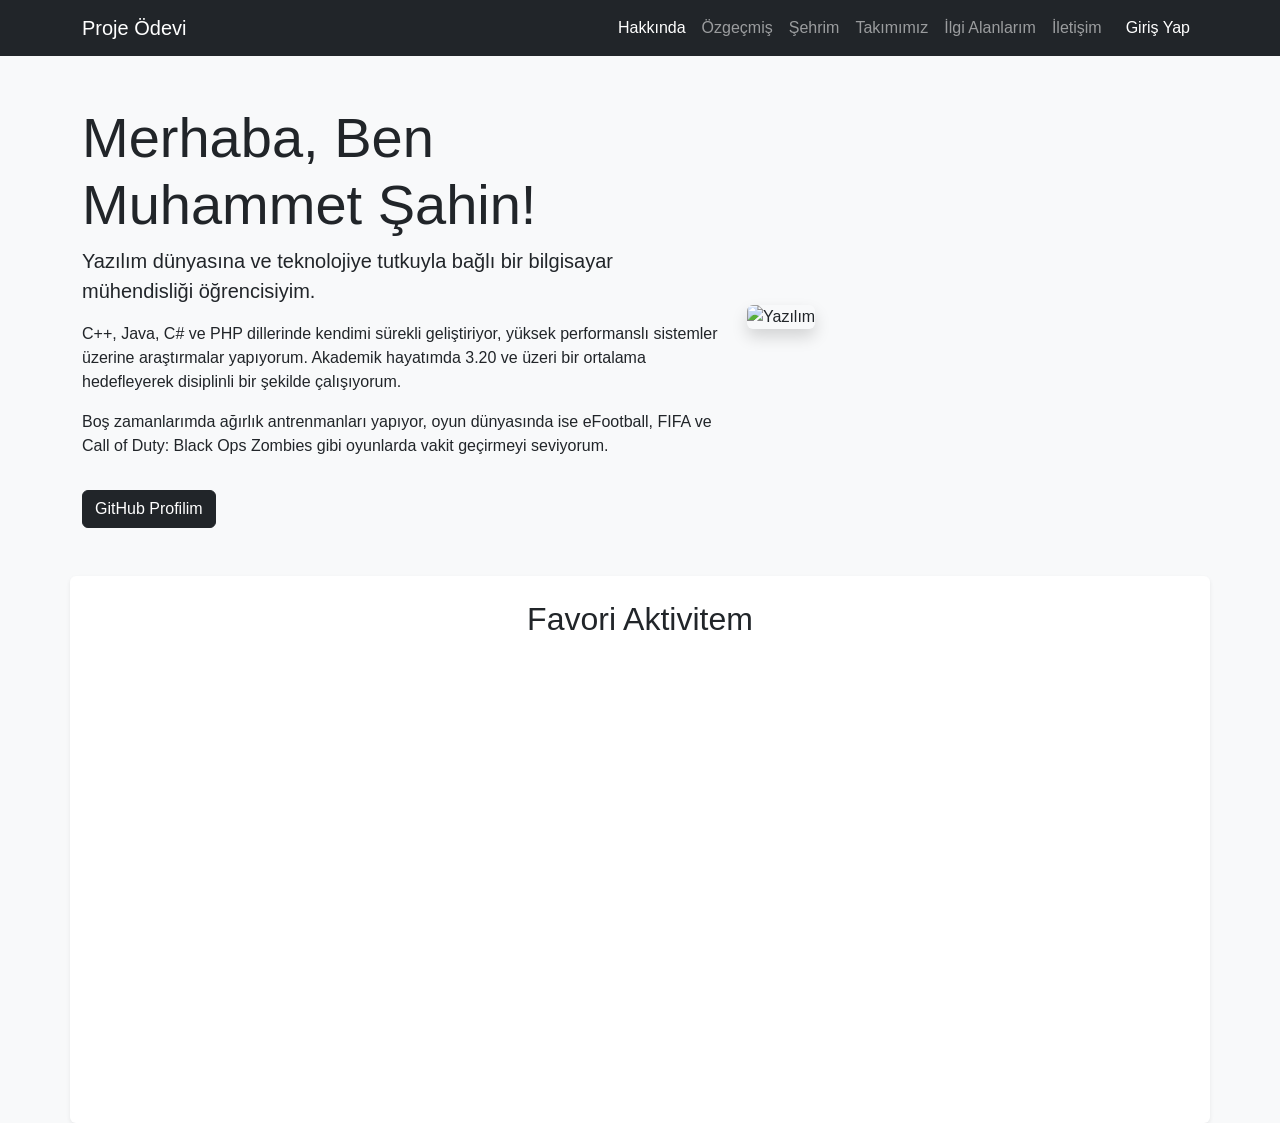
==== index.html @ cec6ed89 "ilk gun" ====
<!DOCTYPE html>
<html lang="tr">
<head>
    <meta charset="UTF-8">
    <meta name="viewport" content="width=device-width, initial-scale=1.0">
    <title>Hakkında | M. Şahin Karlıdağ</title>
    <link href="https://cdn.jsdelivr.net/npm/bootstrap@5.3.0/dist/css/bootstrap.min.css" rel="stylesheet">
    <link rel="stylesheet" href="style.css">
</head>
<body>
    <nav class="navbar navbar-expand-lg navbar-dark bg-dark">
        <div class="container">
            <a class="navbar-brand" href="index.html">Proje Ödevi</a>
            <div class="collapse navbar-collapse">
                <ul class="navbar-nav ms-auto">
                    <li class="nav-item"><a class="nav-link active" href="index.html">Hakkında</a></li>
                    <li class="nav-item"><a class="nav-link" href="cv.html">Özgeçmiş</a></li>
                    <li class="nav-item"><a class="nav-link" href="sehrim.html">Şehrim</a></li>
                    <li class="nav-item"><a class="nav-link" href="mirasimiz.html">Takımımız</a></li>
                    <li class="nav-item"><a class="nav-link" href="ilgi-alanlarim.html">İlgi Alanlarım</a></li>
                    <li class="nav-item"><a class="nav-link" href="iletisim.html">İletişim</a></li>
                    <li class="nav-item"><a class="nav-link btn btn-primary text-white ms-lg-2" href="login.html">Giriş Yap</a></li>
                </ul>
            </div>
        </div>
    </nav>

    <main class="container mt-5">
        <div class="row align-items-center mb-5">
            <div class="col-md-7">
                <h1 class="display-4">Merhaba, Ben Muhammet Şahin!</h1>
                <p class="lead">Yazılım dünyasına ve teknolojiye tutkuyla bağlı bir bilgisayar mühendisliği öğrencisiyim.</p>
                <p>C++, Java, C# ve PHP dillerinde kendimi sürekli geliştiriyor, yüksek performanslı sistemler üzerine araştırmalar yapıyorum. Akademik hayatımda 3.20 ve üzeri bir ortalama hedefleyerek disiplinli bir şekilde çalışıyorum.</p>
                <p>Boş zamanlarımda ağırlık antrenmanları yapıyor, oyun dünyasında ise eFootball, FIFA ve Call of Duty: Black Ops Zombies gibi oyunlarda vakit geçirmeyi seviyorum.</p>
                <a href="https://github.com/mkarlidag23" target="_blank" class="btn btn-dark mt-3">GitHub Profilim</a>
            </div>
            <div class="col-md-5">
                <img src="https://images.unsplash.com/photo-1517694712202-14dd9538aa97?q=80&w=500&auto=format&fit=crop" class="img-fluid rounded shadow" alt="Yazılım">
            </div>
        </div>

        <div class="row text-center bg-white p-4 rounded shadow-sm">
            <h2 class="mb-4">Favori Aktivitem</h2>
            <div class="ratio ratio-16x9 mx-auto" style="max-width: 800px;">
                <iframe src="https://www.youtube.com/embed/dQw4w9WgXcQ" title="YouTube video player" allowfullscreen></iframe>
            </div>
        </div>
    </main>

    <script src="https://cdn.jsdelivr.net/npm/bootstrap@5.3.0/dist/js/bootstrap.bundle.min.js"></script>
</body>
</html>
---- style.css ----
/* Genel Ayarlar */
body {
    background-color: #f8f9fa;
    font-family: 'Segoe UI', Tahoma, Geneva, Verdana, sans-serif;
}

/* Slider Ayarları */
.slider-container {
    position: relative;
    max-width: 800px;
    margin: 20px auto;
    border-radius: 10px;
    overflow: hidden;
    box-shadow: 0 4px 8px rgba(0,0,0,0.1);
}

.slider-img {
    width: 100%;
    height: 400px;
    object-fit: cover;
    display: none;
    cursor: pointer;
}

.slider-img.active {
    display: block;
}

.slider-btn {
    position: absolute;
    top: 50%;
    transform: translateY(-50%);
    background-color: rgba(0, 0, 0, 0.5);
    color: white;
    border: none;
    padding: 10px 15px;
    cursor: pointer;
    font-size: 18px;
}

.prev-btn { left: 10px; }
.next-btn { right: 10px; }
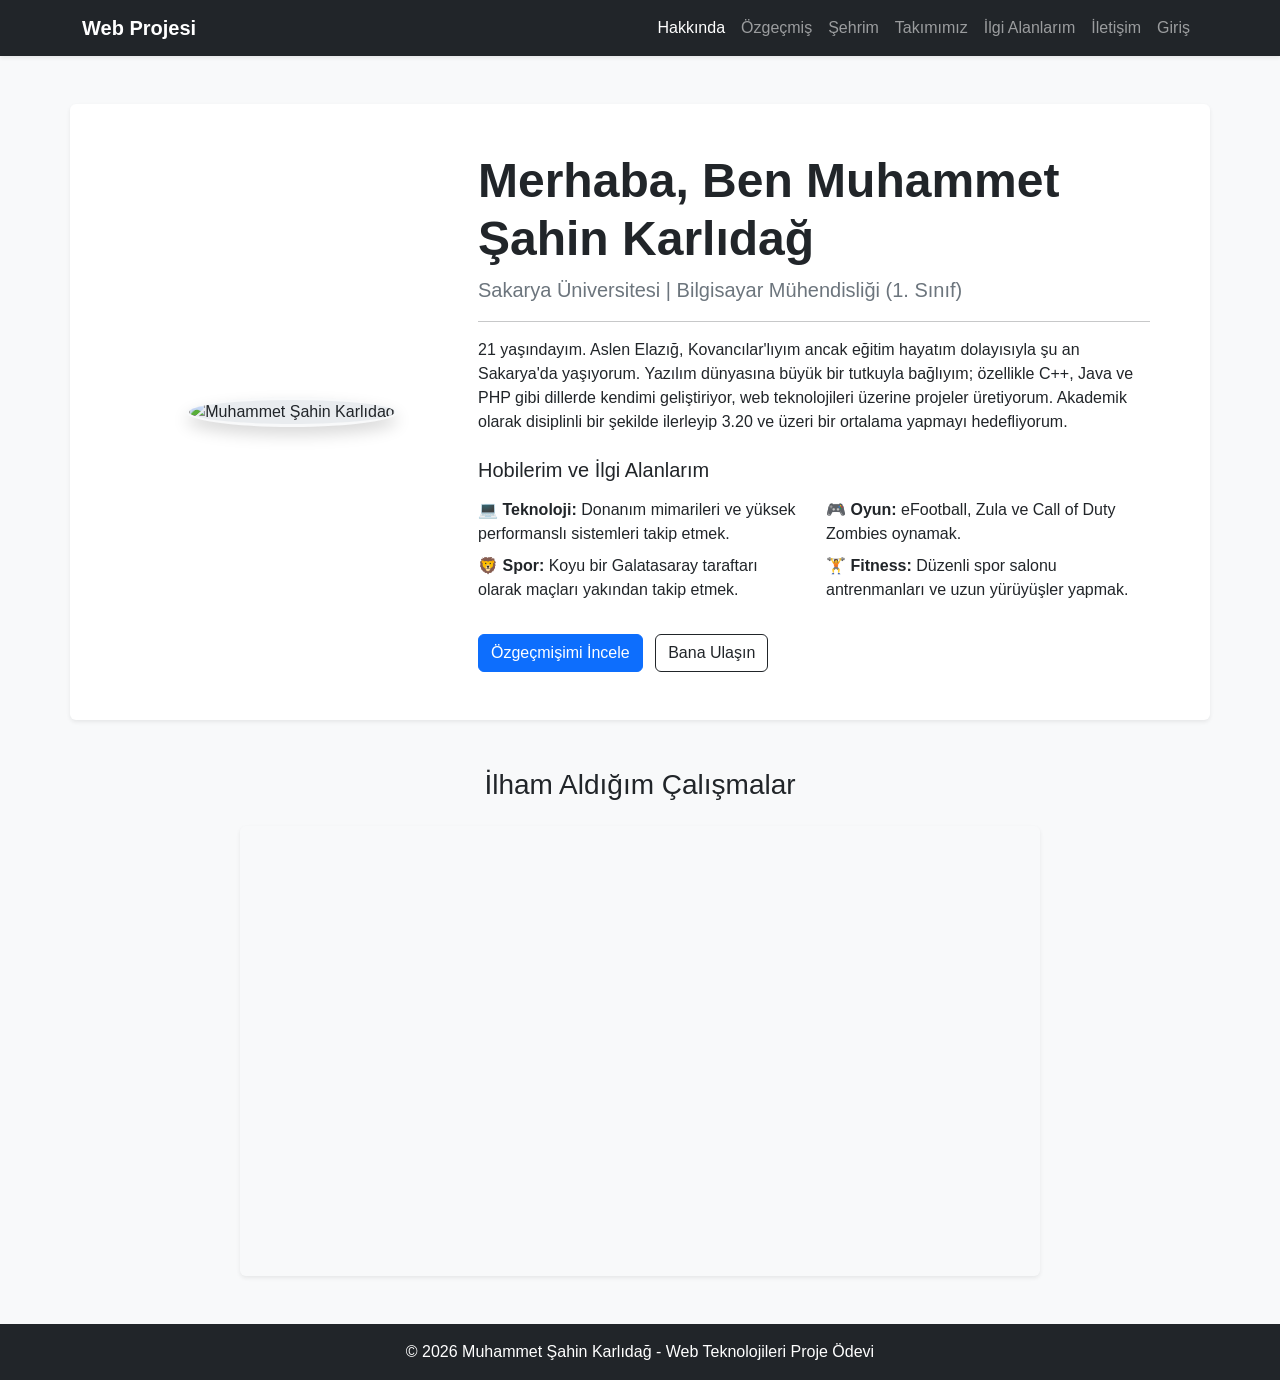
==== commit f7a83845: "Web Teknolojileri Projesi: Login sistemi, sehir ve takim sayfalari tamamlandi, gorseller eklendi" ====
--- a/index.html
+++ b/index.html
@@ -3,50 +3,78 @@
 <head>
     <meta charset="UTF-8">
     <meta name="viewport" content="width=device-width, initial-scale=1.0">
-    <title>Hakkında | M. Şahin Karlıdağ</title>
-    <link href="https://cdn.jsdelivr.net/npm/bootstrap@5.3.0/dist/css/bootstrap.min.css" rel="stylesheet">
+    <title>Ana Sayfa - Muhammet Şahin Karlıdağ</title>
+    
+    <link href="https://cdn.jsdelivr.net/npm/bootstrap@5.3.3/dist/css/bootstrap.min.css" rel="stylesheet">
     <link rel="stylesheet" href="style.css">
 </head>
-<body>
-    <nav class="navbar navbar-expand-lg navbar-dark bg-dark">
+<body class="bg-light d-flex flex-column min-vh-100">
+
+    <nav class="navbar navbar-expand-lg navbar-dark bg-dark shadow-sm">
         <div class="container">
-            <a class="navbar-brand" href="index.html">Proje Ödevi</a>
-            <div class="collapse navbar-collapse">
+            <a class="navbar-brand fw-bold" href="index.html">Web Projesi</a>
+            <button class="navbar-toggler" type="button" data-bs-toggle="collapse" data-bs-target="#navbarNav">
+                <span class="navbar-toggler-icon"></span>
+            </button>
+            <div class="collapse navbar-collapse" id="navbarNav">
                 <ul class="navbar-nav ms-auto">
-                    <li class="nav-item"><a class="nav-link active" href="index.html">Hakkında</a></li>
+                    <li class="nav-item"><a class="nav-link active" aria-current="page" href="index.html">Hakkında</a></li>
                     <li class="nav-item"><a class="nav-link" href="cv.html">Özgeçmiş</a></li>
                     <li class="nav-item"><a class="nav-link" href="sehrim.html">Şehrim</a></li>
-                    <li class="nav-item"><a class="nav-link" href="mirasimiz.html">Takımımız</a></li>
+                    <li class="nav-item"><a class="nav-link" href="takimimiz.html">Takımımız</a></li>
                     <li class="nav-item"><a class="nav-link" href="ilgi-alanlarim.html">İlgi Alanlarım</a></li>
                     <li class="nav-item"><a class="nav-link" href="iletisim.html">İletişim</a></li>
-                    <li class="nav-item"><a class="nav-link btn btn-primary text-white ms-lg-2" href="login.html">Giriş Yap</a></li>
+                    <li class="nav-item"><a class="nav-link" href="login.html">Giriş</a></li>
                 </ul>
             </div>
         </div>
     </nav>
 
-    <main class="container mt-5">
-        <div class="row align-items-center mb-5">
-            <div class="col-md-7">
-                <h1 class="display-4">Merhaba, Ben Muhammet Şahin!</h1>
-                <p class="lead">Yazılım dünyasına ve teknolojiye tutkuyla bağlı bir bilgisayar mühendisliği öğrencisiyim.</p>
-                <p>C++, Java, C# ve PHP dillerinde kendimi sürekli geliştiriyor, yüksek performanslı sistemler üzerine araştırmalar yapıyorum. Akademik hayatımda 3.20 ve üzeri bir ortalama hedefleyerek disiplinli bir şekilde çalışıyorum.</p>
-                <p>Boş zamanlarımda ağırlık antrenmanları yapıyor, oyun dünyasında ise eFootball, FIFA ve Call of Duty: Black Ops Zombies gibi oyunlarda vakit geçirmeyi seviyorum.</p>
-                <a href="https://github.com/mkarlidag23" target="_blank" class="btn btn-dark mt-3">GitHub Profilim</a>
+    <main class="container my-5 flex-grow-1">
+        <div class="row align-items-center bg-white p-5 rounded shadow-sm">
+            
+            <div class="col-md-4 text-center mb-4 mb-md-0">
+                <img src="resimler/profil.jpg" alt="Muhammet Şahin Karlıdağ" class="img-fluid rounded-circle shadow border border-3 border-light" style="width: 250px; height: 250px; object-fit: cover; background-color: #e9ecef;">
             </div>
-            <div class="col-md-5">
-                <img src="https://images.unsplash.com/photo-1517694712202-14dd9538aa97?q=80&w=500&auto=format&fit=crop" class="img-fluid rounded shadow" alt="Yazılım">
+
+            <div class="col-md-8">
+                <h1 class="display-5 fw-bold text-dark">Merhaba, Ben Muhammet Şahin Karlıdağ</h1>
+                <p class="lead text-secondary">Sakarya Üniversitesi | Bilgisayar Mühendisliği (1. Sınıf)</p>
+                <hr>
+                <p>
+                    21 yaşındayım. Aslen Elazığ, Kovancılar'lıyım ancak eğitim hayatım dolayısıyla şu an Sakarya'da yaşıyorum. Yazılım dünyasına büyük bir tutkuyla bağlıyım; özellikle C++, Java ve PHP gibi dillerde kendimi geliştiriyor, web teknolojileri üzerine projeler üretiyorum. Akademik olarak disiplinli bir şekilde ilerleyip 3.20 ve üzeri bir ortalama yapmayı hedefliyorum.
+                </p>
+                <h5 class="mt-4">Hobilerim ve İlgi Alanlarım</h5>
+                <ul class="list-unstyled row mt-3">
+                    <li class="col-sm-6 mb-2">💻 <strong>Teknoloji:</strong> Donanım mimarileri ve yüksek performanslı sistemleri takip etmek.</li>
+                    <li class="col-sm-6 mb-2">🎮 <strong>Oyun:</strong> eFootball, Zula ve Call of Duty Zombies oynamak.</li>
+                    <li class="col-sm-6 mb-2">🦁 <strong>Spor:</strong> Koyu bir Galatasaray taraftarı olarak maçları yakından takip etmek.</li>
+                    <li class="col-sm-6 mb-2">🏋️ <strong>Fitness:</strong> Düzenli spor salonu antrenmanları ve uzun yürüyüşler yapmak.</li>
+                </ul>
+                
+                <div class="mt-4">
+                    <a href="cv.html" class="btn btn-primary me-2">Özgeçmişimi İncele</a>
+                    <a href="iletisim.html" class="btn btn-outline-dark">Bana Ulaşın</a>
+                </div>
             </div>
         </div>
 
-        <div class="row text-center bg-white p-4 rounded shadow-sm">
-            <h2 class="mb-4">Favori Aktivitem</h2>
-            <div class="ratio ratio-16x9 mx-auto" style="max-width: 800px;">
-                <iframe src="https://www.youtube.com/embed/dQw4w9WgXcQ" title="YouTube video player" allowfullscreen></iframe>
+        <div class="row mt-5">
+            <div class="col-12 text-center">
+                <h3 class="mb-4">İlham Aldığım Çalışmalar</h3>
+                <div class="ratio ratio-16x9 shadow-sm rounded overflow-hidden" style="max-width: 800px; margin: 0 auto;">
+                    <iframe src="https://www.youtube.com/embed/zOjov-2cTWE" title="Yazılım Geliştirme Videosu" allowfullscreen></iframe>
+                </div>
             </div>
         </div>
     </main>
 
-    <script src="https://cdn.jsdelivr.net/npm/bootstrap@5.3.0/dist/js/bootstrap.bundle.min.js"></script>
+    <footer class="bg-dark text-white text-center py-3 mt-auto">
+        <div class="container">
+            <p class="mb-0">© 2026 Muhammet Şahin Karlıdağ - Web Teknolojileri Proje Ödevi</p>
+        </div>
+    </footer>
+
+    <script src="https://cdn.jsdelivr.net/npm/bootstrap@5.3.3/dist/js/bootstrap.bundle.min.js"></script>
 </body>
 </html>
--- a/style.css
+++ b/style.css
@@ -39,4 +39,74 @@
 }
 
 .prev-btn { left: 10px; }
-.next-btn { right: 10px; }+.next-btn { right: 10px; }
+
+/* --- Hakkında: video alanı --- */
+.about-video {
+    max-width: 800px;
+}
+
+/* --- Takımımız (Galatasaray) --- */
+.gs-yellow { color: #FDB912; }
+.gs-red { color: #A32638; }
+.bg-gs-gradient { background: linear-gradient(45deg, #A32638, #FDB912); }
+.hero-section { padding: 60px 0; border-radius: 15px; margin-bottom: 30px; }
+
+.sehrim-hero-carousel .carousel-item a {
+    display: block;
+    outline: none;
+}
+
+.sehrim-hero-carousel .carousel-caption {
+    background: rgba(0, 0, 0, 0.6);
+    border-radius: 20px;
+    padding: 1rem 1.25rem;
+    bottom: 12%;
+    backdrop-filter: blur(5px);
+    border: 1px solid rgba(255, 255, 255, 0.1);
+}
+
+.sehrim-hero-carousel .carousel-caption h2 {
+    font-weight: 800;
+    text-transform: uppercase;
+    letter-spacing: 2px;
+    margin-bottom: 0;
+    font-size: clamp(1.25rem, 4vw, 2rem);
+}
+
+.sehrim-hero-carousel .carousel-caption small {
+    opacity: 0.9;
+}
+
+/* --- Login sayfası --- */
+.login-page {
+    min-height: 100vh;
+    display: flex;
+    align-items: center;
+    justify-content: center;
+    background: linear-gradient(135deg, #1a1a2e 0%, #16213e 50%, #0f3460 100%);
+}
+
+/* Navbar altında giriş alanı (tam ekran taşmasın) */
+.login-page.with-navbar {
+    min-height: calc(100vh - 56px);
+}
+
+.login-card {
+    max-width: 420px;
+    width: 100%;
+}
+
+/* Masaüstü ve büyük ekranlar için ayar */
+#elazigSlider .carousel-item img {
+    height: 500px; /* Resimlerin yüksekliğini 500px'e sabitledik. İsteğe göre 400px veya 600px yapabilirsin. */
+    object-fit: cover; /* Resmi bozmadan, alanı dolduracak şekilde kırpar , bu sayede görüntü bozulmamış oluyor. */
+    width: 100%; /* Genişlik*/
+}
+
+/* Mobil (telefon) ekranları için ayar - Duyarlılık (Responsiveness) */
+@media (max-width: 768px) {
+    #elazigSlider .carousel-item img {
+        height: 250px; /* Telefondan bakınca resimler çok uzun görünmesin diye yüksekliği azalttım. */
+    }
+}
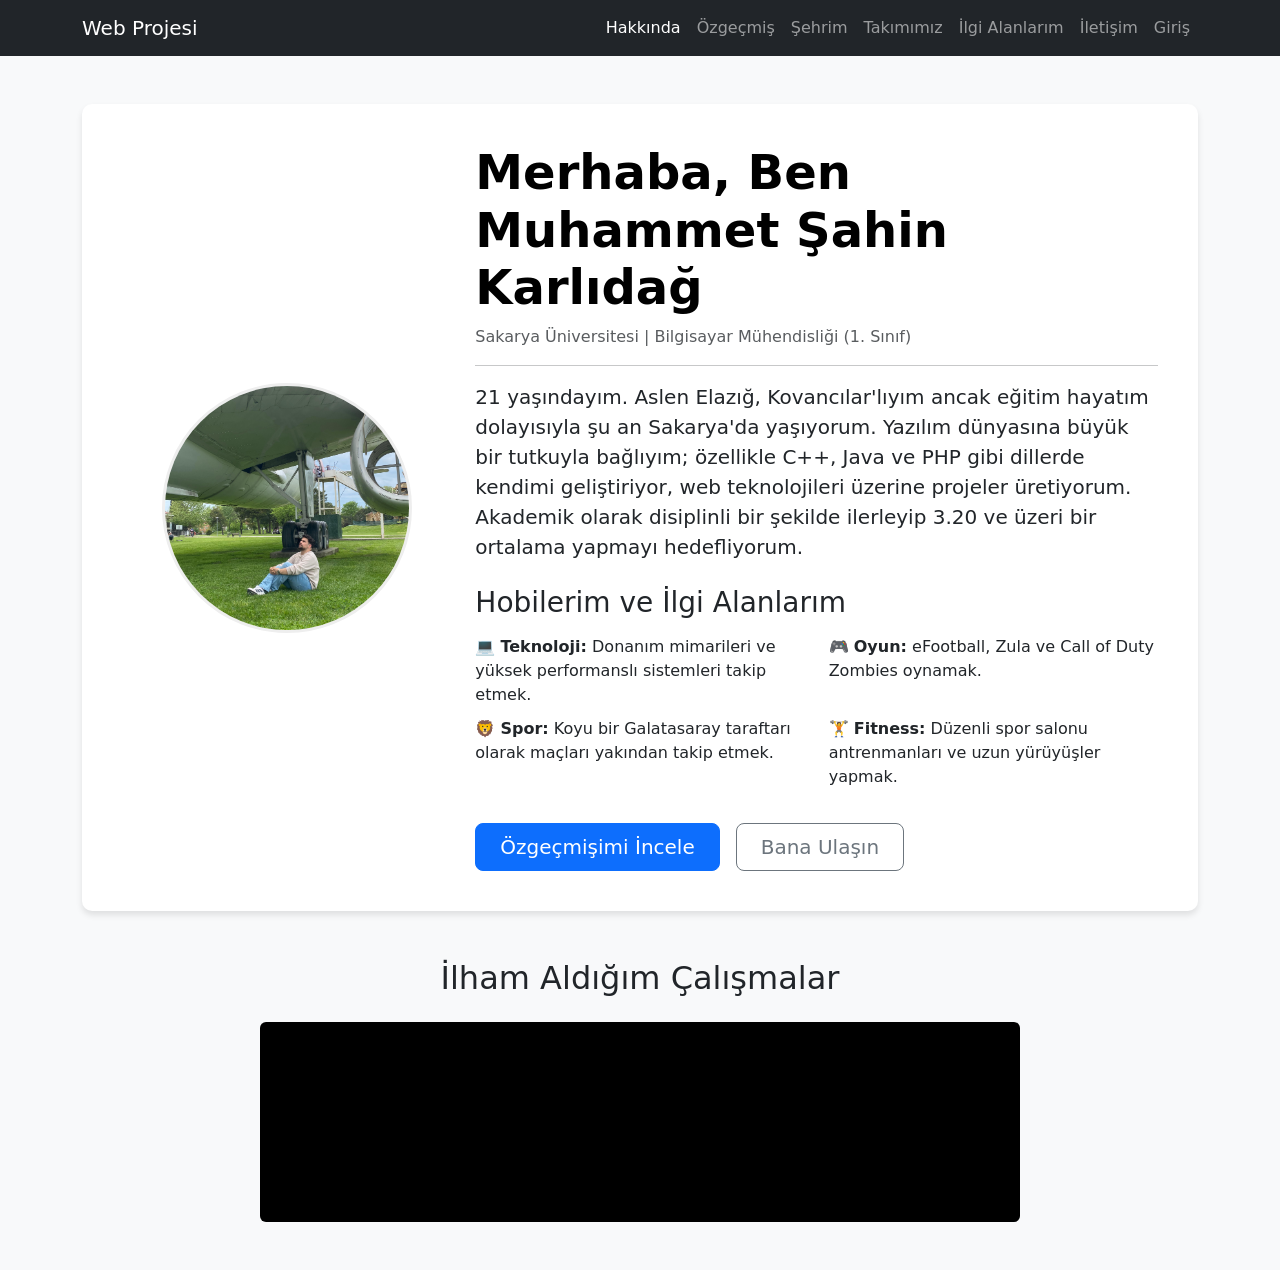
==== commit 102881d6: "Hakkımda sayfası profil fotoğrafı eklendi" ====
--- a/index.html
+++ b/index.html
@@ -3,78 +3,81 @@
 <head>
     <meta charset="UTF-8">
     <meta name="viewport" content="width=device-width, initial-scale=1.0">
-    <title>Ana Sayfa - Muhammet Şahin Karlıdağ</title>
-    
-    <link href="https://cdn.jsdelivr.net/npm/bootstrap@5.3.3/dist/css/bootstrap.min.css" rel="stylesheet">
-    <link rel="stylesheet" href="style.css">
+    <title>Web Projesi - Muhammet Şahin Karlıdağ</title>
+    <link href="https://cdn.jsdelivr.net/npm/bootstrap@5.3.0/dist/css/bootstrap.min.css" rel="stylesheet">
+    <style>
+        body { background-color: #f8f9fa; }
+        .hobi-item { margin-bottom: 10px; }
+        .hero-section { background-color: white; padding: 40px; border-radius: 10px; box-shadow: 0 4px 6px rgba(0,0,0,0.1); }
+    </style>
 </head>
-<body class="bg-light d-flex flex-column min-vh-100">
+<body>
 
-    <nav class="navbar navbar-expand-lg navbar-dark bg-dark shadow-sm">
+    <nav class="navbar navbar-expand-lg navbar-dark bg-dark">
         <div class="container">
-            <a class="navbar-brand fw-bold" href="index.html">Web Projesi</a>
-            <button class="navbar-toggler" type="button" data-bs-toggle="collapse" data-bs-target="#navbarNav">
-                <span class="navbar-toggler-icon"></span>
-            </button>
+            <a class="navbar-brand" href="#">Web Projesi</a>
             <div class="collapse navbar-collapse" id="navbarNav">
-                <ul class="navbar-nav ms-auto">
-                    <li class="nav-item"><a class="nav-link active" aria-current="page" href="index.html">Hakkında</a></li>
-                    <li class="nav-item"><a class="nav-link" href="cv.html">Özgeçmiş</a></li>
+                <ul class="navbar-collapse justify-content-end navbar-nav ms-auto">
+                    <li class="nav-item"><a class="nav-link active" href="#">Hakkında</a></li>
+                    <li class="nav-item"><a class="nav-link" href="ozgecmis.html">Özgeçmiş</a></li>
                     <li class="nav-item"><a class="nav-link" href="sehrim.html">Şehrim</a></li>
                     <li class="nav-item"><a class="nav-link" href="takimimiz.html">Takımımız</a></li>
                     <li class="nav-item"><a class="nav-link" href="ilgi-alanlarim.html">İlgi Alanlarım</a></li>
                     <li class="nav-item"><a class="nav-link" href="iletisim.html">İletişim</a></li>
-                    <li class="nav-item"><a class="nav-link" href="login.html">Giriş</a></li>
+                    <li class="nav-item"><a class="nav-link" href="giris.html">Giriş</a></li>
                 </ul>
             </div>
         </div>
     </nav>
 
-    <main class="container my-5 flex-grow-1">
-        <div class="row align-items-center bg-white p-5 rounded shadow-sm">
-            
-            <div class="col-md-4 text-center mb-4 mb-md-0">
-                <img src="resimler/profil.jpg" alt="Muhammet Şahin Karlıdağ" class="img-fluid rounded-circle shadow border border-3 border-light" style="width: 250px; height: 250px; object-fit: cover; background-color: #e9ecef;">
-            </div>
+    <div class="container my-5">
+        <div class="hero-section">
+            <div class="row align-items-center">
+                
+              <div class="col-md-4 text-center d-flex align-items-center justify-content-center">
+    <div style="width: 250px; height: 250px; overflow: hidden; border-radius: 50%; border: 3px solid #eee;">
+        <img src="profil.jpg" alt="Muhammet Şahin Karlıdağ" style="width: 100%; height: 100%; object-fit: cover;">
+    </div>
+</div>
+                <div class="col-md-8">
+                    <h1 class="display-5 fw-bold text-body-emphasis">Merhaba, Ben Muhammet Şahin Karlıdağ</h1>
+                    <p class="text-muted">Sakarya Üniversitesi | Bilgisayar Mühendisliği (1. Sınıf)</p>
+                    <hr>
+                    <p class="lead text-start">
+                        21 yaşındayım. Aslen Elazığ, Kovancılar'lıyım ancak eğitim hayatım dolayısıyla şu an Sakarya'da yaşıyorum. Yazılım dünyasına büyük bir tutkuyla bağlıyım; özellikle C++, Java ve PHP gibi dillerde kendimi geliştiriyor, web teknolojileri üzerine projeler üretiyorum. Akademik olarak disiplinli bir şekilde ilerleyip 3.20 ve üzeri bir ortalama yapmayı hedefliyorum.
+                    </p>
 
-            <div class="col-md-8">
-                <h1 class="display-5 fw-bold text-dark">Merhaba, Ben Muhammet Şahin Karlıdağ</h1>
-                <p class="lead text-secondary">Sakarya Üniversitesi | Bilgisayar Mühendisliği (1. Sınıf)</p>
-                <hr>
-                <p>
-                    21 yaşındayım. Aslen Elazığ, Kovancılar'lıyım ancak eğitim hayatım dolayısıyla şu an Sakarya'da yaşıyorum. Yazılım dünyasına büyük bir tutkuyla bağlıyım; özellikle C++, Java ve PHP gibi dillerde kendimi geliştiriyor, web teknolojileri üzerine projeler üretiyorum. Akademik olarak disiplinli bir şekilde ilerleyip 3.20 ve üzeri bir ortalama yapmayı hedefliyorum.
-                </p>
-                <h5 class="mt-4">Hobilerim ve İlgi Alanlarım</h5>
-                <ul class="list-unstyled row mt-3">
-                    <li class="col-sm-6 mb-2">💻 <strong>Teknoloji:</strong> Donanım mimarileri ve yüksek performanslı sistemleri takip etmek.</li>
-                    <li class="col-sm-6 mb-2">🎮 <strong>Oyun:</strong> eFootball, Zula ve Call of Duty Zombies oynamak.</li>
-                    <li class="col-sm-6 mb-2">🦁 <strong>Spor:</strong> Koyu bir Galatasaray taraftarı olarak maçları yakından takip etmek.</li>
-                    <li class="col-sm-6 mb-2">🏋️ <strong>Fitness:</strong> Düzenli spor salonu antrenmanları ve uzun yürüyüşler yapmak.</li>
-                </ul>
-                
-                <div class="mt-4">
-                    <a href="cv.html" class="btn btn-primary me-2">Özgeçmişimi İncele</a>
-                    <a href="iletisim.html" class="btn btn-outline-dark">Bana Ulaşın</a>
+                    <h3 class="mt-4">Hobilerim ve İlgi Alanlarım</h3>
+                    <div class="row mt-3">
+                        <div class="col-md-6 hobi-item">
+                            💻 <strong>Teknoloji:</strong> Donanım mimarileri ve yüksek performanslı sistemleri takip etmek.
+                        </div>
+                        <div class="col-md-6 hobi-item">
+                            🎮 <strong>Oyun:</strong> eFootball, Zula ve Call of Duty Zombies oynamak.
+                        </div>
+                        <div class="col-md-6 hobi-item">
+                            🦁 <strong>Spor:</strong> Koyu bir Galatasaray taraftarı olarak maçları yakından takip etmek.
+                        </div>
+                        <div class="col-md-6 hobi-item">
+                            🏋️ <strong>Fitness:</strong> Düzenli spor salonu antrenmanları ve uzun yürüyüşler yapmak.
+                        </div>
+                    </div>
+
+                    <div class="d-grid gap-2 d-md-flex justify-content-md-start mt-4">
+                        <a href="ozgecmis.html" class="btn btn-primary btn-lg px-4 me-md-2">Özgeçmişimi İncele</a>
+                        <a href="iletisim.html" class="btn btn-outline-secondary btn-lg px-4">Bana Ulaşın</a>
+                    </div>
                 </div>
             </div>
         </div>
 
-        <div class="row mt-5">
-            <div class="col-12 text-center">
-                <h3 class="mb-4">İlham Aldığım Çalışmalar</h3>
-                <div class="ratio ratio-16x9 shadow-sm rounded overflow-hidden" style="max-width: 800px; margin: 0 auto;">
-                    <iframe src="https://www.youtube.com/embed/zOjov-2cTWE" title="Yazılım Geliştirme Videosu" allowfullscreen></iframe>
+        <h2 class="text-center mt-5 mb-4">İlham Aldığım Çalışmalar</h2>
+        <div class="row justify-content-center">
+            <div class="col-md-8 bg-black text-white p-5 rounded" style="height: 200px;">
                 </div>
-            </div>
         </div>
-    </main>
+    </div>
 
-    <footer class="bg-dark text-white text-center py-3 mt-auto">
-        <div class="container">
-            <p class="mb-0">© 2026 Muhammet Şahin Karlıdağ - Web Teknolojileri Proje Ödevi</p>
-        </div>
-    </footer>
-
-    <script src="https://cdn.jsdelivr.net/npm/bootstrap@5.3.3/dist/js/bootstrap.bundle.min.js"></script>
+    <script src="https://cdn.jsdelivr.net/npm/bootstrap@5.3.0/dist/js/bootstrap.bundle.min.js"></script>
 </body>
 </html>
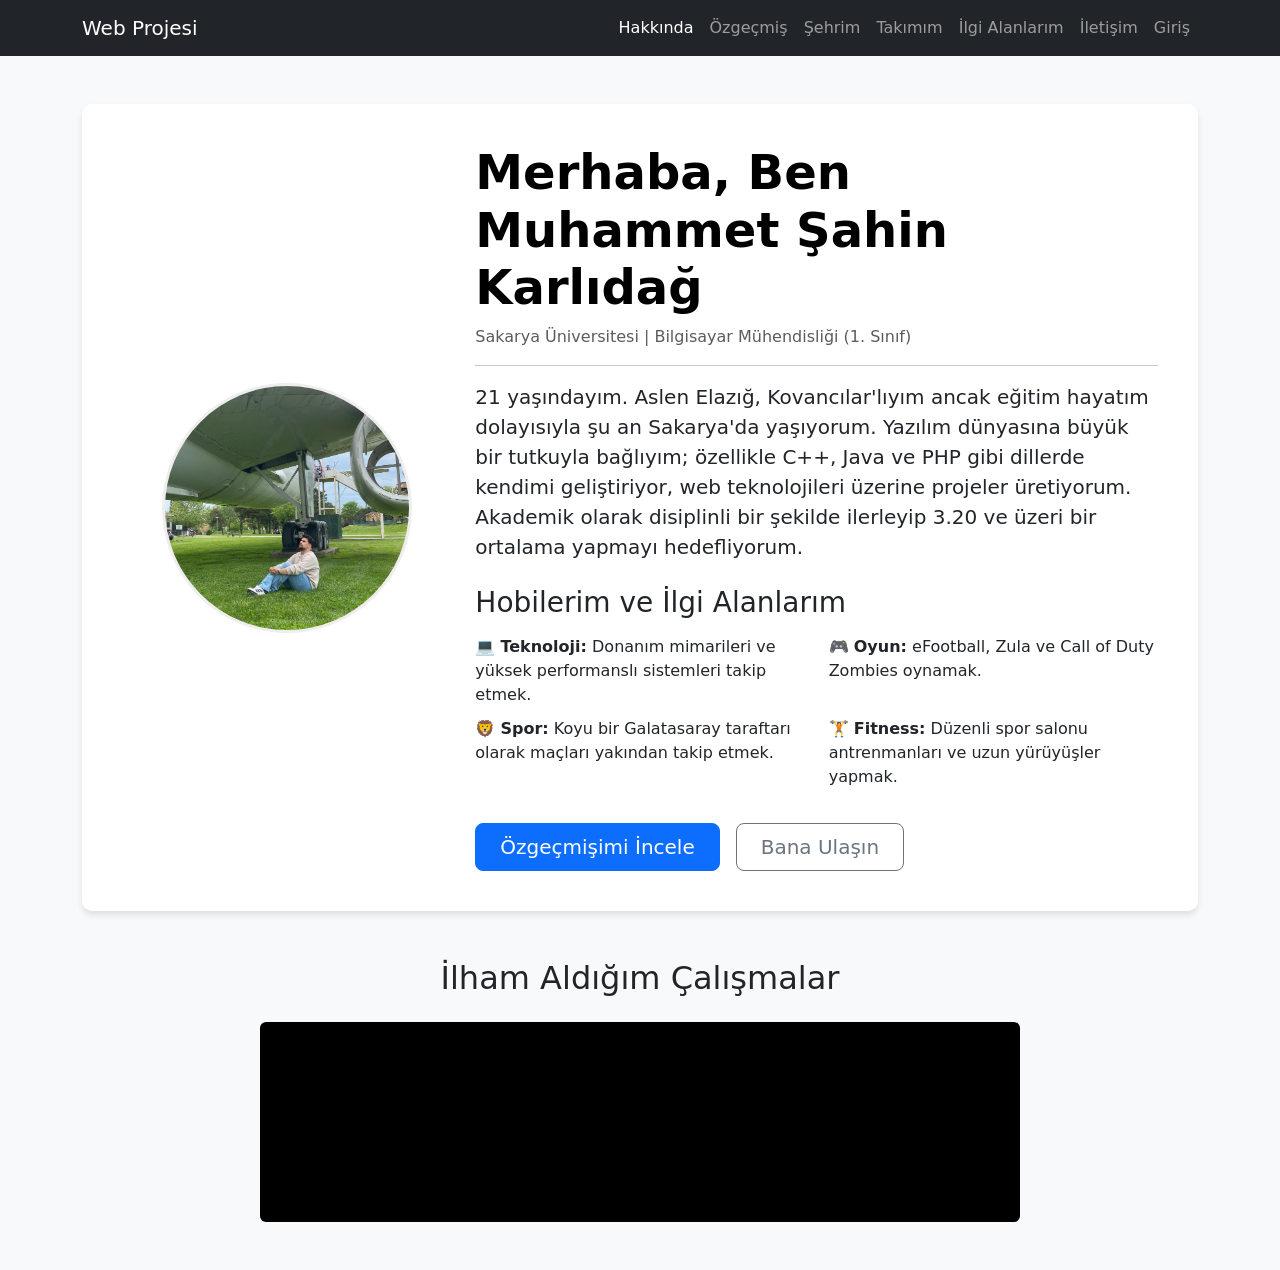
==== commit de1a4077: "yazı iyileşmesi yapılmıstır" ====
--- a/index.html
+++ b/index.html
@@ -21,7 +21,7 @@
                     <li class="nav-item"><a class="nav-link active" href="#">Hakkında</a></li>
                     <li class="nav-item"><a class="nav-link" href="ozgecmis.html">Özgeçmiş</a></li>
                     <li class="nav-item"><a class="nav-link" href="sehrim.html">Şehrim</a></li>
-                    <li class="nav-item"><a class="nav-link" href="takimimiz.html">Takımımız</a></li>
+                    <li class="nav-item"><a class="nav-link" href="takimimiz.html">Takımım</a></li>
                     <li class="nav-item"><a class="nav-link" href="ilgi-alanlarim.html">İlgi Alanlarım</a></li>
                     <li class="nav-item"><a class="nav-link" href="iletisim.html">İletişim</a></li>
                     <li class="nav-item"><a class="nav-link" href="giris.html">Giriş</a></li>
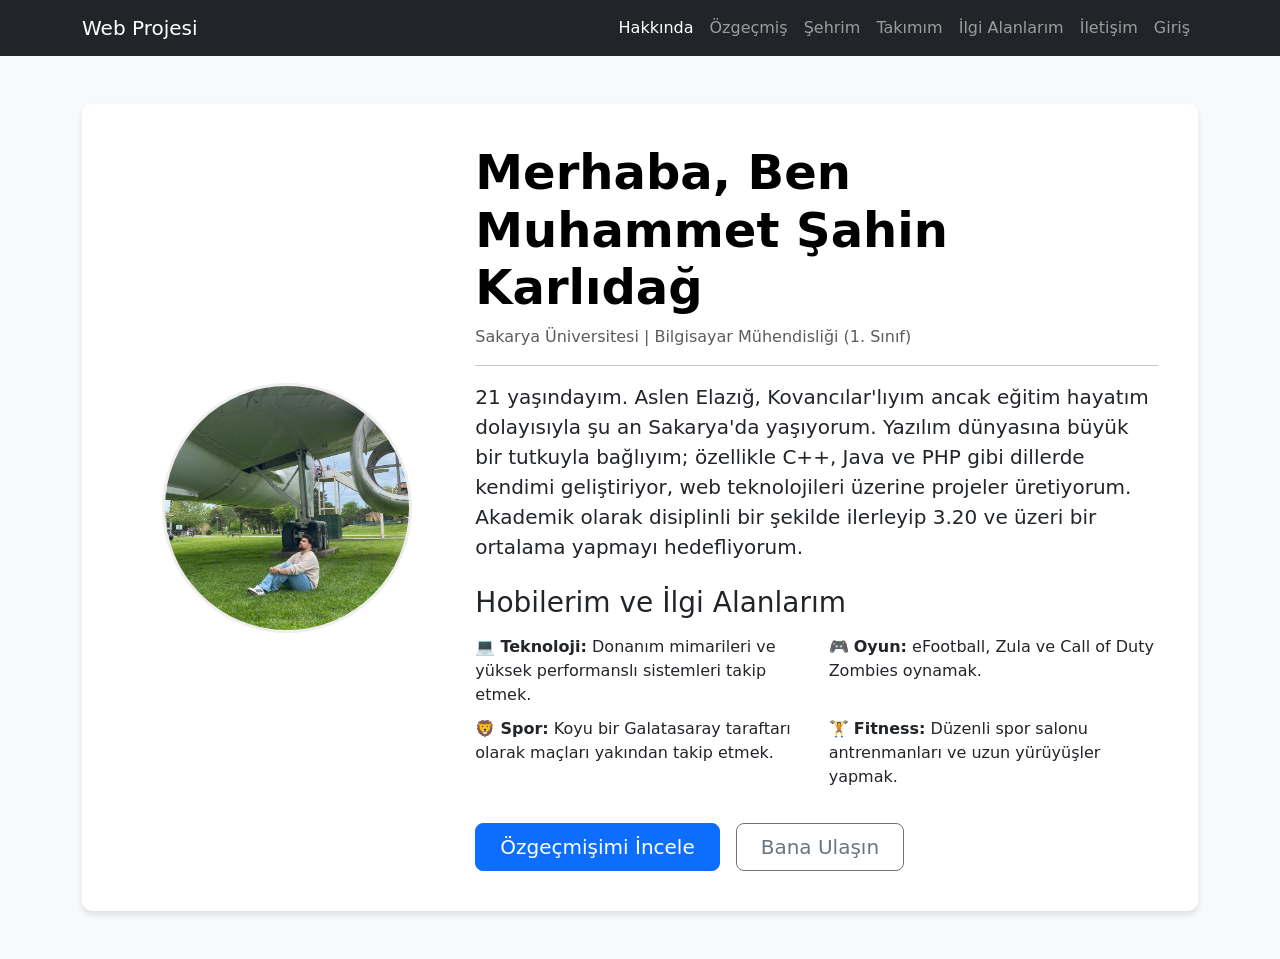
==== commit 3955bac0: "Gereksiz video alanı kaldırıldı ve anasayfa tasarımı temizlendi" ====
--- a/index.html
+++ b/index.html
@@ -71,10 +71,6 @@
             </div>
         </div>
 
-        <h2 class="text-center mt-5 mb-4">İlham Aldığım Çalışmalar</h2>
-        <div class="row justify-content-center">
-            <div class="col-md-8 bg-black text-white p-5 rounded" style="height: 200px;">
-                </div>
         </div>
     </div>
 
